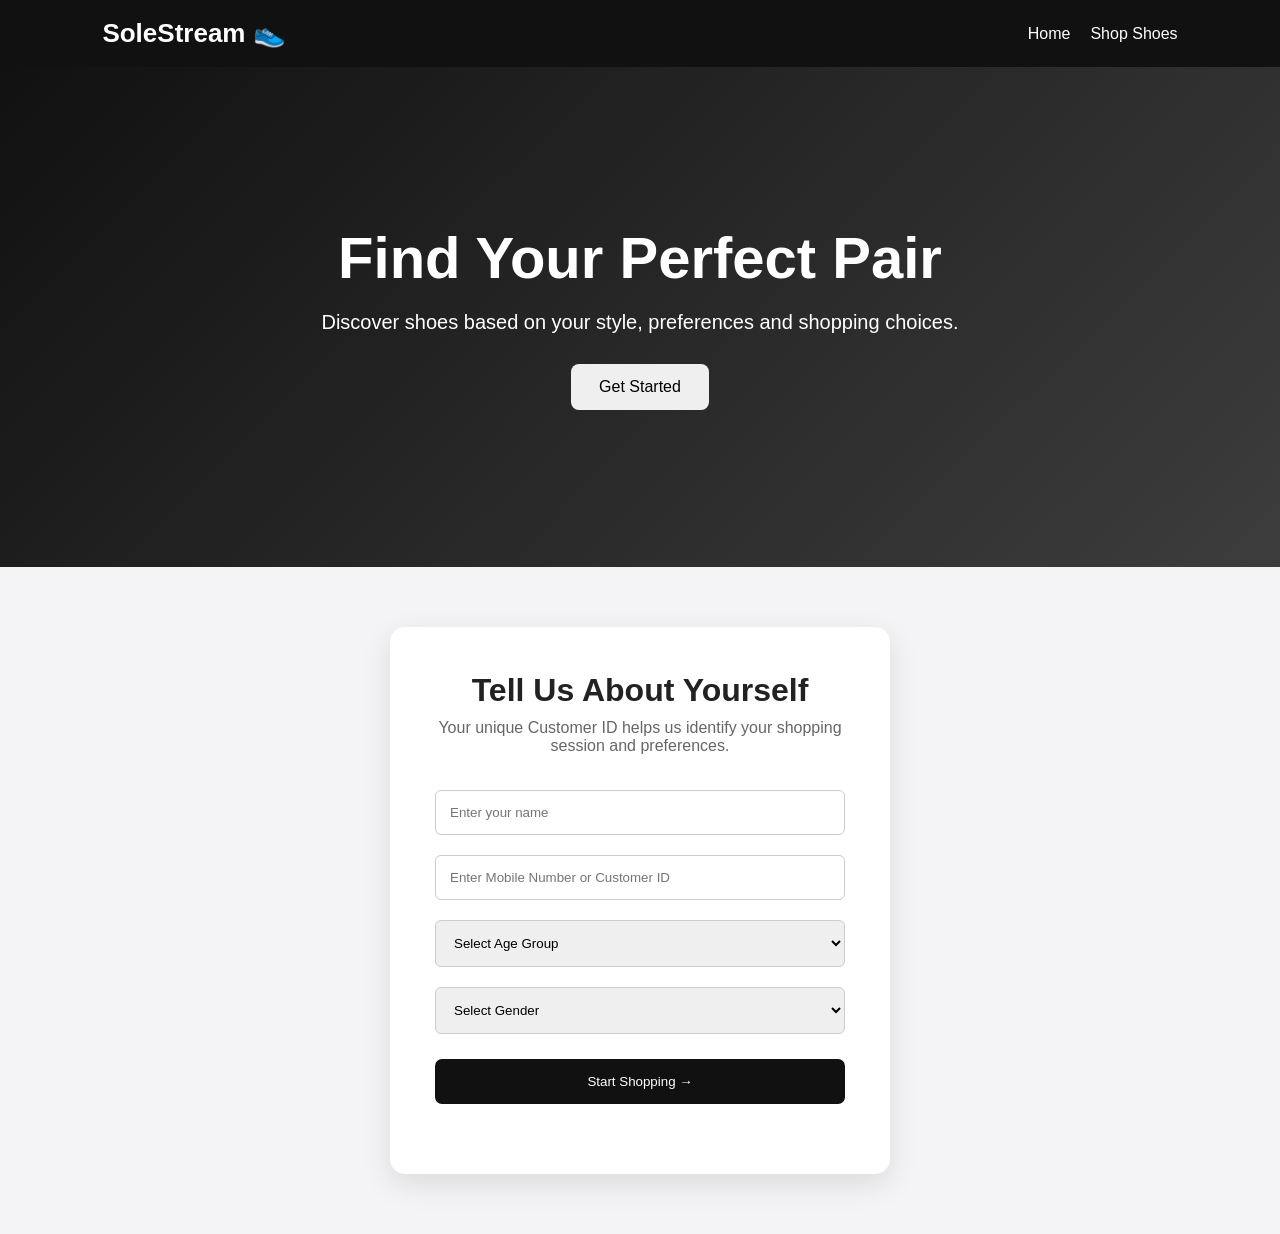
==== index.html @ 541567cd "Phase 0 and Phase 1: Kafka listeners, centralised config, tracking plan, DLQ validation" ====
<!DOCTYPE html>
<html lang="en">

<head>

    <meta charset="UTF-8">

    <meta
        name="viewport"
        content="width=device-width, initial-scale=1.0"
    >

    <title>SoleStream | Welcome</title>

    <link
        rel="stylesheet"
        href="style.css"
    >

</head>


<body>


    <!-- NAVBAR -->

    <nav class="navbar">

        <div class="logo">
            SoleStream 👟
        </div>


        <div class="nav-links">

            <a href="index.html">
                Home
            </a>

            <a href="shoes.html">
                Shop Shoes
            </a>

        </div>

    </nav>


    <!-- HERO -->

    <section class="hero">

        <div class="hero-content">

            <h1>
                Find Your Perfect Pair
            </h1>

            <p>
                Discover shoes based on your style,
                preferences and shopping choices.
            </p>


            <a href="#profile">

                <button>
                    Get Started
                </button>

            </a>

        </div>

    </section>


    <!-- PROFILE -->

    <section
        id="profile"
        class="profile-page-section"
    >

        <div class="profile-box">

            <h2>
                Tell Us About Yourself
            </h2>


            <p>
                Your unique Customer ID helps us
                identify your shopping session and
                preferences.
            </p>


            <!-- NAME -->

            <input
                type="text"
                id="username"
                placeholder="Enter your name"
            >


            <!-- UNIQUE CUSTOMER ID -->

            <input
                type="text"
                id="customerId"
                placeholder="Enter Mobile Number or Customer ID"
            >


            <!-- AGE GROUP -->

            <select id="ageGroup">

                <option value="">
                    Select Age Group
                </option>

                <option value="under_18">
                    Under 18
                </option>

                <option value="18_25">
                    18 - 25
                </option>

                <option value="26_40">
                    26 - 40
                </option>

                <option value="41_60">
                    41 - 60
                </option>

                <option value="60_plus">
                    60+
                </option>

            </select>


            <!-- GENDER -->

            <select id="gender">

                <option value="">
                    Select Gender
                </option>

                <option value="male">
                    Male
                </option>

                <option value="female">
                    Female
                </option>

                <option value="other">
                    Other
                </option>

                <option value="prefer_not_to_say">
                    Prefer not to say
                </option>

            </select>


            <!-- START SHOPPING -->

            <button
                class="primary-button"
                onclick="saveProfile()"
            >

                Start Shopping →

            </button>


            <p
                id="profileMessage"
                class="profile-message"
            ></p>

        </div>

    </section>


    <script src="script.js"></script>


</body>

</html>
---- style.css ----
* {
    margin: 0;
    padding: 0;
    box-sizing: border-box;
}


body {

    font-family:
        Arial,
        sans-serif;

    background:
        #f4f4f6;

    color:
        #222;

}


button {

    cursor:
        pointer;

    border:
        none;

    transition:
        0.2s;

}


button:hover {

    transform:
        translateY(-2px);

}


/* =========================================
   NAVBAR
========================================= */

.navbar {

    display:
        flex;

    justify-content:
        space-between;

    align-items:
        center;

    padding:
        18px 8%;

    background:
        #111;

    color:
        white;

    position:
        sticky;

    top:
        0;

    z-index:
        100;

}


.logo {

    font-size:
        26px;

    font-weight:
        bold;

}


.nav-links {

    display:
        flex;

    align-items:
        center;

    gap:
        20px;

}


.nav-links a {

    color:
        white;

    text-decoration:
        none;

}


.cart-nav-button {

    padding:
        10px 15px;

    border-radius:
        6px;

}


/* =========================================
   HERO
========================================= */

.hero {

    min-height:
        500px;

    display:
        flex;

    justify-content:
        center;

    align-items:
        center;

    text-align:
        center;

    background:
        linear-gradient(
            135deg,
            #111,
            #3d3d3d
        );

    color:
        white;

}


.hero h1 {

    font-size:
        58px;

    margin-bottom:
        20px;

}


.hero p {

    font-size:
        20px;

    margin-bottom:
        30px;

}


.hero button {

    padding:
        14px 28px;

    font-size:
        16px;

    border-radius:
        8px;

}


/* =========================================
   PROFILE
========================================= */

.profile-page-section {

    min-height:
        600px;

    display:
        flex;

    align-items:
        center;

    justify-content:
        center;

    padding:
        60px 20px;

}


.profile-box {

    background:
        white;

    padding:
        45px;

    width:
        100%;

    max-width:
        500px;

    border-radius:
        15px;

    box-shadow:
        0 10px 30px
        rgba(0,0,0,0.1);

    text-align:
        center;

}


.profile-box h2 {

    font-size:
        32px;

    margin-bottom:
        10px;

}


.profile-box p {

    margin-bottom:
        25px;

    color:
        #666;

}


.profile-box input,
.profile-box select {

    width:
        100%;

    padding:
        14px;

    margin:
        10px 0;

    border:
        1px solid #ccc;

    border-radius:
        6px;

}


.primary-button {

    width:
        100%;

    margin-top:
        15px;

    padding:
        15px;

    background:
        #111;

    color:
        white;

    border-radius:
        7px;

}


.profile-message {

    margin-top:
        15px !important;

    font-weight:
        bold;

}


/* =========================================
   SHOP HEADER
========================================= */

.shop-header {

    text-align:
        center;

    padding:
        60px 20px 30px;

}


.shop-header h1 {

    font-size:
        40px;

    margin-bottom:
        10px;

}


.shop-header p {

    color:
        #666;

}


/* =========================================
   FILTERS
========================================= */

.filters-section {

    padding:
        25px 8%;

    text-align:
        center;

}


.filters-section h2 {

    margin-bottom:
        20px;

}


.filters {

    display:
        flex;

    flex-wrap:
        wrap;

    justify-content:
        center;

    gap:
        12px;

}


.filters select,
.clear-filter {

    padding:
        12px 15px;

    border:
        1px solid #ccc;

    border-radius:
        6px;

}


.clear-filter {

    background:
        #222;

    color:
        white;

}


.product-count {

    margin-top:
        20px;

    font-weight:
        bold;

}


/* =========================================
   PRODUCTS
========================================= */

.products-section {

    padding:
        40px 8% 80px;

}


.product-grid {

    display:
        grid;

    grid-template-columns:
        repeat(
            auto-fit,
            minmax(270px, 1fr)
        );

    gap:
        25px;

}


.product-card {

    background:
        white;

    border-radius:
        15px;

    overflow:
        hidden;

    box-shadow:
        0 5px 18px
        rgba(0,0,0,0.1);

    transition:
        0.2s;

}


.product-card:hover {

    transform:
        translateY(-5px);

}


.product-info {

    padding:
        20px;

}


.product-info h3 {

    margin:
        10px 0;

}


.product-info p {

    margin:
        7px 0;

}


.brand-tag {

    font-size:
        13px;

    font-weight:
        bold;

    color:
        #666;

}


.price {

    font-size:
        22px;

    font-weight:
        bold;

    margin:
        15px 0 !important;

}


.product-info label {

    display:
        block;

    margin-top:
        15px;

}


.size-selector {

    width:
        100%;

    padding:
        10px;

    margin:
        8px 0 15px;

}


/* =========================================
   SHOE VISUALS
========================================= */

.shoe-visual {

    height:
        170px;

    display:
        flex;

    align-items:
        center;

    justify-content:
        center;

    position:
        relative;

}


.shoe-icon {

    font-size:
        90px;

    transform:
        rotate(-12deg);

}


.brand-icon {

    position:
        absolute;

    top:
        15px;

    right:
        20px;

    font-size:
        30px;

}


/* NIKE */

.nike-black {

    background:
        linear-gradient(
            135deg,
            #111,
            #666
        );

}


.nike-red {

    background:
        linear-gradient(
            135deg,
            #7f0000,
            #ef5350
        );

}


.nike-blue {

    background:
        linear-gradient(
            135deg,
            #0d47a1,
            #42a5f5
        );

}


/* ADIDAS */

.adidas-white {

    background:
        linear-gradient(
            135deg,
            #eeeeee,
            #9e9e9e
        );

}


.adidas-blue {

    background:
        linear-gradient(
            135deg,
            #0d47a1,
            #64b5f6
        );

}


.adidas-black {

    background:
        linear-gradient(
            135deg,
            #212121,
            #757575
        );

}


/* PUMA */

.puma-red {

    background:
        linear-gradient(
            135deg,
            #7f0000,
            #ff5252
        );

}


.puma-white {

    background:
        linear-gradient(
            135deg,
            #eeeeee,
            #bdbdbd
        );

}


.puma-black {

    background:
        linear-gradient(
            135deg,
            #212121,
            #616161
        );

}


/* NEW BALANCE */

.nb-blue {

    background:
        linear-gradient(
            135deg,
            #1a237e,
            #7986cb
        );

}


.nb-white {

    background:
        linear-gradient(
            135deg,
            #eeeeee,
            #90a4ae
        );

}


.nb-red {

    background:
        linear-gradient(
            135deg,
            #b71c1c,
            #ef9a9a
        );

}


/* =========================================
   BUTTONS
========================================= */

.reaction-buttons {

    display:
        flex;

    gap:
        10px;

    margin-bottom:
        10px;

}


.like-button,
.dislike-button {

    flex:
        1;

    padding:
        10px;

    border-radius:
        6px;

    background:
        #f1f1f1;

}


.like-button.active {

    background:
        #c8e6c9;

    font-weight:
        bold;

}


.dislike-button.active {

    background:
        #ffcdd2;

    font-weight:
        bold;

}


.cart-button {

    width:
        100%;

    padding:
        12px;

    background:
        #111;

    color:
        white;

    border-radius:
        6px;

    margin:
        8px 0;

}


.buy-now-button {

    width:
        100%;

    padding:
        12px;

    background:
        #444;

    color:
        white;

    border-radius:
        6px;

}


/* =========================================
   CART
========================================= */

.cart-section {

    background:
        #111;

    color:
        white;

    padding:
        60px 12%;

}


.cart-section h2 {

    text-align:
        center;

    margin-bottom:
        30px;

}


.cart-item {

    display:
        flex;

    justify-content:
        space-between;

    align-items:
        center;

    padding:
        15px;

    border-bottom:
        1px solid #444;

}


.remove-button {

    padding:
        8px 12px;

    border-radius:
        5px;

}


.cart-summary {

    margin-top:
        30px;

    text-align:
        right;

}


.buy-button {

    margin-top:
        15px;

    padding:
        14px 30px;

    background:
        white;

    color:
        black;

    border-radius:
        6px;

}


.order-message {

    margin-top:
        25px;

    font-size:
        22px;

    font-weight:
        bold;

    text-align:
        center;

}


/* =========================================
   MOBILE
========================================= */

@media (max-width: 700px) {

    .navbar {

        flex-direction:
            column;

        gap:
            15px;

    }


    .hero h1 {

        font-size:
            38px;

    }


    .filters {

        flex-direction:
            column;

    }


    .filters select,
    .clear-filter {

        width:
            100%;

    }


    .cart-item {

        flex-direction:
            column;

        gap:
            10px;

        align-items:
            flex-start;

    }

}
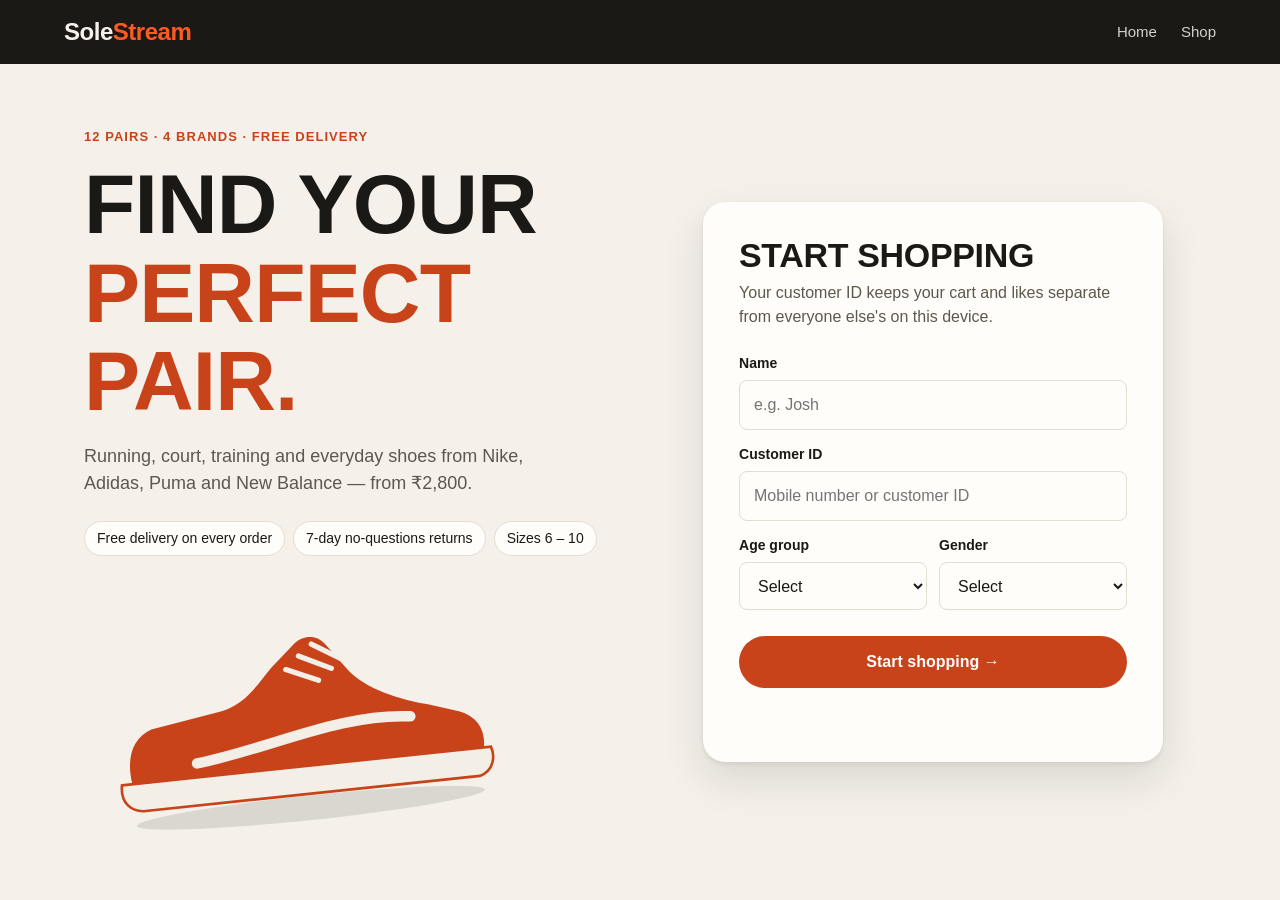
==== commit 7a24493d: "Redesign storefront: product cards, filter bar, cart drawer, order review flow" ====
--- a/index.html
+++ b/index.html
@@ -10,6 +10,11 @@
         content="width=device-width, initial-scale=1.0"
     >
 
+    <meta
+        name="theme-color"
+        content="#1B1916"
+    >
+
     <title>SoleStream | Welcome</title>
 
     <link
@@ -20,179 +25,281 @@
 </head>
 
 
-<body>
+<body class="welcome-page">
 
 
     <!-- NAVBAR -->
 
-    <nav class="navbar">
-
-        <div class="logo">
-            SoleStream 👟
-        </div>
-
-
-        <div class="nav-links">
+    <header class="navbar">
+
+        <a
+            class="logo"
+            href="index.html"
+        >
+
+            Sole<span>Stream</span>
+
+        </a>
+
+
+        <nav class="nav-links">
 
             <a href="index.html">
+
                 Home
+
             </a>
 
+
             <a href="shoes.html">
-                Shop Shoes
+
+                Shop
+
             </a>
 
-        </div>
-
-    </nav>
-
-
-    <!-- HERO -->
-
-    <section class="hero">
-
-        <div class="hero-content">
+        </nav>
+
+    </header>
+
+
+    <main class="welcome">
+
+
+        <!-- HERO -->
+
+        <section class="hero">
+
+            <p class="eyebrow">
+
+                12 pairs · 4 brands · free delivery
+
+            </p>
+
 
             <h1>
-                Find Your Perfect Pair
+
+                Find your
+                <em>perfect pair.</em>
+
             </h1>
 
-            <p>
-                Discover shoes based on your style,
-                preferences and shopping choices.
+
+            <p class="hero-copy">
+
+                Running, court, training and everyday shoes from Nike,
+                Adidas, Puma and New Balance — from ₹2,800.
+
             </p>
 
 
-            <a href="#profile">
-
-                <button>
-                    Get Started
+            <ul class="hero-points">
+
+                <li>Free delivery on every order</li>
+
+                <li>7-day no-questions returns</li>
+
+                <li>Sizes 6 – 10</li>
+
+            </ul>
+
+
+            <div
+                class="hero-art"
+                aria-hidden="true"
+            >
+
+                <svg viewBox="0 0 240 140">
+                    <ellipse cx="124" cy="124" rx="100" ry="7" fill="rgba(27,25,22,0.12)" />
+                    <path d="M18 100 L230 100 C232 106 230 114 222 116 L30 116 C22 116 16 110 18 100 Z" fill="#F3EEE6" stroke="#C8431A" stroke-width="1.5" />
+                    <path d="M24 100 C22 86 26 74 38 70 L78 64 C92 62 100 52 110 42 L124 30 C130 25 138 26 142 32 L152 46 C160 58 176 66 196 72 L214 78 C224 82 228 90 226 100 Z" fill="#C8431A" />
+                    <path d="M62 92 C104 88 146 72 186 78" fill="none" stroke="#F3EEE6" stroke-width="6" stroke-linecap="round" />
+                    <path d="M118 44 L136 52 M126 37 L144 46 M134 31 L150 41" stroke="#F3EEE6" stroke-width="3" stroke-linecap="round" />
+                </svg>
+
+            </div>
+
+        </section>
+
+
+        <!-- PROFILE -->
+
+        <section
+            id="profile"
+            class="profile-page-section"
+        >
+
+            <form
+                class="profile-box"
+                onsubmit="event.preventDefault(); saveProfile();"
+                novalidate
+            >
+
+                <h2>
+
+                    Start shopping
+
+                </h2>
+
+
+                <p class="profile-intro">
+
+                    Your customer ID keeps your cart and likes separate from
+                    everyone else's on this device.
+
+                </p>
+
+
+                <!-- NAME -->
+
+                <label
+                    class="field-label"
+                    for="username"
+                >
+
+                    Name
+
+                </label>
+
+                <input
+                    type="text"
+                    id="username"
+                    placeholder="e.g. Josh"
+                    autocomplete="given-name"
+                >
+
+
+                <!-- UNIQUE CUSTOMER ID -->
+
+                <label
+                    class="field-label"
+                    for="customerId"
+                >
+
+                    Customer ID
+
+                </label>
+
+                <input
+                    type="text"
+                    id="customerId"
+                    placeholder="Mobile number or customer ID"
+                    autocomplete="off"
+                >
+
+
+                <div class="field-row">
+
+
+                    <!-- AGE GROUP -->
+
+                    <div class="field">
+
+                        <label
+                            class="field-label"
+                            for="ageGroup"
+                        >
+
+                            Age group
+
+                        </label>
+
+                        <select id="ageGroup">
+
+                            <option value="">
+                                Select
+                            </option>
+
+                            <option value="under_18">
+                                Under 18
+                            </option>
+
+                            <option value="18_25">
+                                18 – 25
+                            </option>
+
+                            <option value="26_40">
+                                26 – 40
+                            </option>
+
+                            <option value="41_60">
+                                41 – 60
+                            </option>
+
+                            <option value="60_plus">
+                                60+
+                            </option>
+
+                        </select>
+
+                    </div>
+
+
+                    <!-- GENDER -->
+
+                    <div class="field">
+
+                        <label
+                            class="field-label"
+                            for="gender"
+                        >
+
+                            Gender
+
+                        </label>
+
+                        <select id="gender">
+
+                            <option value="">
+                                Select
+                            </option>
+
+                            <option value="male">
+                                Male
+                            </option>
+
+                            <option value="female">
+                                Female
+                            </option>
+
+                            <option value="other">
+                                Other
+                            </option>
+
+                            <option value="prefer_not_to_say">
+                                Prefer not to say
+                            </option>
+
+                        </select>
+
+                    </div>
+
+                </div>
+
+
+                <!-- START SHOPPING -->
+
+                <button
+                    type="submit"
+                    class="primary-button"
+                >
+
+                    Start shopping →
+
                 </button>
 
-            </a>
-
-        </div>
-
-    </section>
-
-
-    <!-- PROFILE -->
-
-    <section
-        id="profile"
-        class="profile-page-section"
-    >
-
-        <div class="profile-box">
-
-            <h2>
-                Tell Us About Yourself
-            </h2>
-
-
-            <p>
-                Your unique Customer ID helps us
-                identify your shopping session and
-                preferences.
-            </p>
-
-
-            <!-- NAME -->
-
-            <input
-                type="text"
-                id="username"
-                placeholder="Enter your name"
-            >
-
-
-            <!-- UNIQUE CUSTOMER ID -->
-
-            <input
-                type="text"
-                id="customerId"
-                placeholder="Enter Mobile Number or Customer ID"
-            >
-
-
-            <!-- AGE GROUP -->
-
-            <select id="ageGroup">
-
-                <option value="">
-                    Select Age Group
-                </option>
-
-                <option value="under_18">
-                    Under 18
-                </option>
-
-                <option value="18_25">
-                    18 - 25
-                </option>
-
-                <option value="26_40">
-                    26 - 40
-                </option>
-
-                <option value="41_60">
-                    41 - 60
-                </option>
-
-                <option value="60_plus">
-                    60+
-                </option>
-
-            </select>
-
-
-            <!-- GENDER -->
-
-            <select id="gender">
-
-                <option value="">
-                    Select Gender
-                </option>
-
-                <option value="male">
-                    Male
-                </option>
-
-                <option value="female">
-                    Female
-                </option>
-
-                <option value="other">
-                    Other
-                </option>
-
-                <option value="prefer_not_to_say">
-                    Prefer not to say
-                </option>
-
-            </select>
-
-
-            <!-- START SHOPPING -->
-
-            <button
-                class="primary-button"
-                onclick="saveProfile()"
-            >
-
-                Start Shopping →
-
-            </button>
-
-
-            <p
-                id="profileMessage"
-                class="profile-message"
-            ></p>
-
-        </div>
-
-    </section>
+
+                <p
+                    id="profileMessage"
+                    class="profile-message"
+                    role="status"
+                    aria-live="polite"
+                ></p>
+
+            </form>
+
+        </section>
+
+    </main>
 
 
     <script src="script.js"></script>
@@ -200,4 +307,4 @@
 
 </body>
 
-</html>+</html>
--- a/style.css
+++ b/style.css
@@ -1,21 +1,186 @@
-* {
-    margin: 0;
-    padding: 0;
-    box-sizing: border-box;
+/* =========================================
+   DESIGN TOKENS
+
+   Type: a condensed, athletic display face
+   for headings and prices, paired with a
+   humanist sans for everything else. Both
+   are system fonts on purpose: the store
+   makes no network calls except
+   /api/events, so no web-font CDN.
+     Windows  Bahnschrift     + Segoe UI
+     Apple    Avenir Next Cond. + Avenir Next
+     Android  sans-serif-condensed + Roboto
+
+   Colour: warm bone paper and near-black
+   ink, one ember accent for "buy", moss for
+   "like". Every text pairing meets WCAG AA.
+========================================= */
+
+:root {
+
+    --font-display:
+        "Bahnschrift",
+        "Avenir Next Condensed",
+        "DIN Alternate",
+        "sans-serif-condensed",
+        "Roboto Condensed",
+        "Arial Narrow",
+        sans-serif;
+
+    --font-body:
+        "Avenir Next",
+        "Segoe UI Variable Text",
+        "Segoe UI",
+        Roboto,
+        "Helvetica Neue",
+        sans-serif;
+
+
+    --paper:
+        #F5F1EA;
+
+    --surface:
+        #FFFDF9;
+
+    --media:
+        #ECE6DB;
+
+    --ink:
+        #1B1916;
+
+    --ink-soft:
+        #5E574D;
+
+    --ink-faint:
+        #8A8276;
+
+    --line:
+        #E3DCD0;
+
+    --accent:
+        #C8431A;
+
+    --accent-strong:
+        #A5360F;
+
+    --accent-tint:
+        #F8E3D9;
+
+    --moss:
+        #2E5E4E;
+
+    --moss-tint:
+        #DCE8E1;
+
+
+    --radius-sm:
+        8px;
+
+    --radius:
+        14px;
+
+    --radius-lg:
+        22px;
+
+    --shadow:
+        0 1px 2px rgba(27, 25, 22, 0.06),
+        0 8px 24px rgba(27, 25, 22, 0.06);
+
+    --shadow-lift:
+        0 2px 4px rgba(27, 25, 22, 0.08),
+        0 18px 40px rgba(27, 25, 22, 0.12);
+
+    --nav-height:
+        64px;
+
+    --gutter:
+        clamp(16px, 5vw, 64px);
+
+    color-scheme:
+        light;
+
+}
+
+
+/* =========================================
+   BASE
+========================================= */
+
+*,
+*::before,
+*::after {
+
+    margin:
+        0;
+
+    padding:
+        0;
+
+    box-sizing:
+        border-box;
+
 }
 
 
 body {
 
     font-family:
-        Arial,
-        sans-serif;
-
-    background:
-        #f4f4f6;
-
-    color:
-        #222;
+        var(--font-body);
+
+    font-size:
+        16px;
+
+    line-height:
+        1.5;
+
+    background:
+        var(--paper);
+
+    color:
+        var(--ink);
+
+    -webkit-font-smoothing:
+        antialiased;
+
+}
+
+
+h1,
+h2,
+h3 {
+
+    font-family:
+        var(--font-display);
+
+    font-weight:
+        700;
+
+    line-height:
+        1.05;
+
+    letter-spacing:
+        -0.01em;
+
+}
+
+
+a {
+
+    color:
+        inherit;
+
+}
+
+
+button,
+input,
+select {
+
+    font:
+        inherit;
+
+    color:
+        inherit;
 
 }
 
@@ -28,16 +193,212 @@
     border:
         none;
 
+    background:
+        none;
+
+}
+
+
+button:disabled {
+
+    cursor:
+        not-allowed;
+
+    opacity:
+        0.45;
+
+}
+
+
+:focus-visible {
+
+    outline:
+        3px solid var(--accent);
+
+    outline-offset:
+        2px;
+
+}
+
+
+.icon {
+
+    width:
+        20px;
+
+    height:
+        20px;
+
+    fill:
+        none;
+
+    stroke:
+        currentColor;
+
+    stroke-width:
+        1.8;
+
+    stroke-linecap:
+        round;
+
+    stroke-linejoin:
+        round;
+
+}
+
+
+.eyebrow {
+
+    font-size:
+        13px;
+
+    font-weight:
+        600;
+
+    letter-spacing:
+        0.08em;
+
+    text-transform:
+        uppercase;
+
+    color:
+        var(--accent);
+
+}
+
+
+/* =========================================
+   BUTTONS
+========================================= */
+
+.primary-button,
+.buy-button {
+
+    display:
+        inline-flex;
+
+    align-items:
+        center;
+
+    justify-content:
+        center;
+
+    gap:
+        8px;
+
+    width:
+        100%;
+
+    min-height:
+        52px;
+
+    padding:
+        14px 22px;
+
+    border-radius:
+        999px;
+
+    background:
+        var(--accent);
+
+    color:
+        #FFFFFF;
+
+    font-weight:
+        600;
+
     transition:
-        0.2s;
-
-}
-
-
-button:hover {
+        background 0.15s ease,
+        transform 0.1s ease;
+
+}
+
+
+.primary-button:hover,
+.buy-button:hover:not(:disabled) {
+
+    background:
+        var(--accent-strong);
+
+}
+
+
+.primary-button:active,
+.buy-button:active:not(:disabled) {
 
     transform:
-        translateY(-2px);
+        scale(0.98);
+
+}
+
+
+.secondary-button {
+
+    display:
+        inline-flex;
+
+    align-items:
+        center;
+
+    justify-content:
+        center;
+
+    min-height:
+        48px;
+
+    padding:
+        12px 22px;
+
+    border-radius:
+        999px;
+
+    border:
+        1.5px solid var(--ink);
+
+    font-weight:
+        600;
+
+    transition:
+        background 0.15s ease;
+
+}
+
+
+.secondary-button:hover {
+
+    background:
+        var(--media);
+
+}
+
+
+.icon-button {
+
+    display:
+        inline-grid;
+
+    place-items:
+        center;
+
+    width:
+        40px;
+
+    height:
+        40px;
+
+    border-radius:
+        50%;
+
+    transition:
+        background 0.15s ease;
+
+}
+
+
+.icon-button:hover {
+
+    background:
+        var(--media);
 
 }
 
@@ -48,277 +409,503 @@
 
 .navbar {
 
+    position:
+        sticky;
+
+    top:
+        0;
+
+    z-index:
+        50;
+
     display:
         flex;
+
+    align-items:
+        center;
 
     justify-content:
         space-between;
 
+    height:
+        var(--nav-height);
+
+    padding:
+        0 var(--gutter);
+
+    background:
+        var(--ink);
+
+    color:
+        var(--paper);
+
+}
+
+
+.logo {
+
+    font-family:
+        var(--font-display);
+
+    font-size:
+        24px;
+
+    font-weight:
+        700;
+
+    letter-spacing:
+        -0.02em;
+
+    text-decoration:
+        none;
+
+}
+
+
+.logo span {
+
+    color:
+        var(--accent);
+
+    filter:
+        brightness(1.35);
+
+}
+
+
+.nav-links {
+
+    display:
+        flex;
+
     align-items:
         center;
 
-    padding:
-        18px 8%;
-
-    background:
-        #111;
-
-    color:
-        white;
-
-    position:
-        sticky;
-
-    top:
-        0;
-
-    z-index:
-        100;
-
-}
-
-
-.logo {
-
-    font-size:
-        26px;
-
-    font-weight:
-        bold;
-
-}
-
-
-.nav-links {
-
-    display:
-        flex;
+    gap:
+        24px;
+
+}
+
+
+.nav-links a {
+
+    font-size:
+        15px;
+
+    text-decoration:
+        none;
+
+    opacity:
+        0.85;
+
+}
+
+
+.nav-links a:hover {
+
+    opacity:
+        1;
+
+    text-decoration:
+        underline;
+
+    text-underline-offset:
+        4px;
+
+}
+
+
+.cart-nav-button {
+
+    display:
+        inline-flex;
 
     align-items:
         center;
 
     gap:
-        20px;
-
-}
-
-
-.nav-links a {
-
-    color:
-        white;
-
-    text-decoration:
-        none;
-
-}
-
-
-.cart-nav-button {
-
-    padding:
-        10px 15px;
+        8px;
+
+    min-height:
+        40px;
+
+    padding:
+        8px 14px;
 
     border-radius:
-        6px;
+        999px;
+
+    background:
+        var(--paper);
+
+    color:
+        var(--ink);
+
+    font-weight:
+        600;
+
+}
+
+
+.cart-badge {
+
+    display:
+        inline-grid;
+
+    place-items:
+        center;
+
+    min-width:
+        22px;
+
+    height:
+        22px;
+
+    padding:
+        0 6px;
+
+    border-radius:
+        999px;
+
+    background:
+        var(--accent);
+
+    color:
+        #FFFFFF;
+
+    font-size:
+        12px;
+
+    font-weight:
+        700;
+
+    font-variant-numeric:
+        tabular-nums;
+
+}
+
+
+.cart-badge[data-count="0"] {
+
+    background:
+        var(--line);
+
+    color:
+        var(--ink-soft);
+
+}
+
+
+.cart-badge.bump {
+
+    animation:
+        bump 0.4s ease;
+
+}
+
+
+@keyframes bump {
+
+    0% {
+        transform: scale(1);
+    }
+
+    40% {
+        transform: scale(1.35);
+    }
+
+    100% {
+        transform: scale(1);
+    }
 
 }
 
 
 /* =========================================
-   HERO
+   WELCOME PAGE
 ========================================= */
 
-.hero {
-
-    min-height:
-        500px;
-
-    display:
-        flex;
-
-    justify-content:
-        center;
+.welcome {
+
+    display:
+        grid;
+
+    grid-template-columns:
+        1.1fr 1fr;
+
+    gap:
+        clamp(32px, 6vw, 96px);
 
     align-items:
         center;
 
+    max-width:
+        1240px;
+
+    min-height:
+        calc(100vh - var(--nav-height));
+
+    margin:
+        0 auto;
+
+    padding:
+        56px var(--gutter);
+
+}
+
+
+.hero h1 {
+
+    margin:
+        14px 0 18px;
+
+    font-size:
+        clamp(44px, 7vw, 84px);
+
+    text-transform:
+        uppercase;
+
+}
+
+
+.hero h1 em {
+
+    display:
+        block;
+
+    font-style:
+        normal;
+
+    color:
+        var(--accent);
+
+}
+
+
+.hero-copy {
+
+    max-width:
+        46ch;
+
+    font-size:
+        18px;
+
+    color:
+        var(--ink-soft);
+
+}
+
+
+.hero-points {
+
+    display:
+        flex;
+
+    flex-wrap:
+        wrap;
+
+    gap:
+        8px;
+
+    margin-top:
+        24px;
+
+    list-style:
+        none;
+
+}
+
+
+.hero-points li {
+
+    padding:
+        6px 12px;
+
+    border:
+        1px solid var(--line);
+
+    border-radius:
+        999px;
+
+    background:
+        var(--surface);
+
+    font-size:
+        14px;
+
+}
+
+
+.hero-art {
+
+    max-width:
+        420px;
+
+    margin-top:
+        36px;
+
+}
+
+
+.hero-art svg {
+
+    display:
+        block;
+
+    width:
+        100%;
+
+    height:
+        auto;
+
+    transform:
+        rotate(-6deg);
+
+}
+
+
+.profile-box {
+
+    width:
+        100%;
+
+    max-width:
+        460px;
+
+    justify-self:
+        end;
+
+    padding:
+        36px;
+
+    border-radius:
+        var(--radius-lg);
+
+    background:
+        var(--surface);
+
+    box-shadow:
+        var(--shadow-lift);
+
+}
+
+
+.profile-box h2 {
+
+    font-size:
+        34px;
+
+    text-transform:
+        uppercase;
+
+}
+
+
+.profile-intro {
+
+    margin:
+        8px 0 24px;
+
+    color:
+        var(--ink-soft);
+
+}
+
+
+.field-label {
+
+    display:
+        block;
+
+    margin:
+        14px 0 6px;
+
+    font-size:
+        14px;
+
+    font-weight:
+        600;
+
+}
+
+
+.field-row {
+
+    display:
+        grid;
+
+    grid-template-columns:
+        1fr 1fr;
+
+    gap:
+        12px;
+
+}
+
+
+.profile-box input,
+.profile-box select {
+
+    width:
+        100%;
+
+    min-height:
+        48px;
+
+    padding:
+        12px 14px;
+
+    border:
+        1.5px solid var(--line);
+
+    border-radius:
+        var(--radius-sm);
+
+    background:
+        var(--surface);
+
+    font-size:
+        16px;
+
+    transition:
+        border-color 0.15s ease;
+
+}
+
+
+.profile-box input:focus,
+.profile-box select:focus {
+
+    border-color:
+        var(--ink);
+
+    outline:
+        none;
+
+}
+
+
+.profile-box .primary-button {
+
+    margin-top:
+        26px;
+
+}
+
+
+.profile-message {
+
+    min-height:
+        1.5em;
+
+    margin-top:
+        14px;
+
+    font-weight:
+        600;
+
     text-align:
         center;
-
-    background:
-        linear-gradient(
-            135deg,
-            #111,
-            #3d3d3d
-        );
-
-    color:
-        white;
-
-}
-
-
-.hero h1 {
-
-    font-size:
-        58px;
-
-    margin-bottom:
-        20px;
-
-}
-
-
-.hero p {
-
-    font-size:
-        20px;
-
-    margin-bottom:
-        30px;
-
-}
-
-
-.hero button {
-
-    padding:
-        14px 28px;
-
-    font-size:
-        16px;
-
-    border-radius:
-        8px;
-
-}
-
-
-/* =========================================
-   PROFILE
-========================================= */
-
-.profile-page-section {
-
-    min-height:
-        600px;
-
-    display:
-        flex;
-
-    align-items:
-        center;
-
-    justify-content:
-        center;
-
-    padding:
-        60px 20px;
-
-}
-
-
-.profile-box {
-
-    background:
-        white;
-
-    padding:
-        45px;
-
-    width:
-        100%;
-
-    max-width:
-        500px;
-
-    border-radius:
-        15px;
-
-    box-shadow:
-        0 10px 30px
-        rgba(0,0,0,0.1);
-
-    text-align:
-        center;
-
-}
-
-
-.profile-box h2 {
-
-    font-size:
-        32px;
-
-    margin-bottom:
-        10px;
-
-}
-
-
-.profile-box p {
-
-    margin-bottom:
-        25px;
-
-    color:
-        #666;
-
-}
-
-
-.profile-box input,
-.profile-box select {
-
-    width:
-        100%;
-
-    padding:
-        14px;
-
-    margin:
-        10px 0;
-
-    border:
-        1px solid #ccc;
-
-    border-radius:
-        6px;
-
-}
-
-
-.primary-button {
-
-    width:
-        100%;
-
-    margin-top:
-        15px;
-
-    padding:
-        15px;
-
-    background:
-        #111;
-
-    color:
-        white;
-
-    border-radius:
-        7px;
-
-}
-
-
-.profile-message {
-
-    margin-top:
-        15px !important;
-
-    font-weight:
-        bold;
 
 }
 
@@ -329,42 +916,1600 @@
 
 .shop-header {
 
+    max-width:
+        1240px;
+
+    margin:
+        0 auto;
+
+    padding:
+        40px var(--gutter) 20px;
+
+}
+
+
+.shop-header h1 {
+
+    margin:
+        6px 0 8px;
+
+    font-size:
+        clamp(34px, 5vw, 56px);
+
+    text-transform:
+        uppercase;
+
+}
+
+
+.shopper-details {
+
+    font-size:
+        14px;
+
+    color:
+        var(--ink-faint);
+
+}
+
+
+/* =========================================
+   FILTERS
+
+   Sticky under the navbar so filtering is
+   always one tap away while scrolling.
+========================================= */
+
+.filters-section {
+
+    position:
+        sticky;
+
+    top:
+        var(--nav-height);
+
+    z-index:
+        40;
+
+    display:
+        flex;
+
+    align-items:
+        center;
+
+    justify-content:
+        space-between;
+
+    gap:
+        16px;
+
+    max-width:
+        calc(1240px + 2 * var(--gutter));
+
+    margin:
+        0 auto;
+
+    padding:
+        12px var(--gutter);
+
+    background:
+        rgba(245, 241, 234, 0.94);
+
+    backdrop-filter:
+        blur(8px);
+
+    border-bottom:
+        1px solid var(--line);
+
+}
+
+
+.filters {
+
+    display:
+        flex;
+
+    align-items:
+        center;
+
+    gap:
+        8px;
+
+    min-width:
+        0;
+
+}
+
+
+.filter-pill {
+
+    position:
+        relative;
+
+    display:
+        inline-flex;
+
+    align-items:
+        center;
+
+    gap:
+        6px;
+
+    min-height:
+        42px;
+
+    padding:
+        0 34px 0 14px;
+
+    border:
+        1.5px solid var(--line);
+
+    border-radius:
+        999px;
+
+    background:
+        var(--surface);
+
+    white-space:
+        nowrap;
+
+    cursor:
+        pointer;
+
+    transition:
+        border-color 0.15s ease,
+        background 0.15s ease;
+
+}
+
+
+/* Chevron */
+
+.filter-pill::after {
+
+    content:
+        "";
+
+    position:
+        absolute;
+
+    right:
+        14px;
+
+    top:
+        50%;
+
+    width:
+        7px;
+
+    height:
+        7px;
+
+    border-right:
+        1.8px solid currentColor;
+
+    border-bottom:
+        1.8px solid currentColor;
+
+    transform:
+        translateY(-70%) rotate(45deg);
+
+    pointer-events:
+        none;
+
+}
+
+
+.filter-pill:hover {
+
+    border-color:
+        var(--ink-faint);
+
+}
+
+
+.filter-pill.is-active {
+
+    border-color:
+        var(--ink);
+
+    background:
+        var(--ink);
+
+    color:
+        var(--paper);
+
+}
+
+
+.filter-label {
+
+    font-size:
+        13px;
+
+    color:
+        var(--ink-faint);
+
+}
+
+
+.filter-pill.is-active .filter-label {
+
+    color:
+        rgba(245, 241, 234, 0.7);
+
+}
+
+
+/* The select fills the pill so the whole
+   pill is tappable and opens the native
+   picker, which is the best one on phones. */
+
+.filter-pill select {
+
+    appearance:
+        none;
+
+    -webkit-appearance:
+        none;
+
+    border:
+        none;
+
+    background:
+        transparent;
+
+    font-size:
+        15px;
+
+    font-weight:
+        600;
+
+    cursor:
+        pointer;
+
+}
+
+
+.filter-pill select:focus {
+
+    outline:
+        none;
+
+}
+
+
+.filter-pill:focus-within {
+
+    outline:
+        3px solid var(--accent);
+
+    outline-offset:
+        2px;
+
+}
+
+
+.filter-pill.is-active select option {
+
+    color:
+        var(--ink);
+
+}
+
+
+.clear-filter {
+
+    min-height:
+        42px;
+
+    padding:
+        0 14px;
+
+    border-radius:
+        999px;
+
+    font-size:
+        14px;
+
+    font-weight:
+        600;
+
+    color:
+        var(--accent-strong);
+
+    white-space:
+        nowrap;
+
+}
+
+
+.clear-filter:hover:not(:disabled) {
+
+    background:
+        var(--accent-tint);
+
+}
+
+
+.clear-filter:disabled {
+
+    color:
+        var(--ink-faint);
+
+    opacity:
+        0.6;
+
+}
+
+
+.product-count {
+
+    flex-shrink:
+        0;
+
+    font-size:
+        14px;
+
+    color:
+        var(--ink-soft);
+
+    font-variant-numeric:
+        tabular-nums;
+
+}
+
+
+/* =========================================
+   PRODUCT GRID
+========================================= */
+
+.products-section {
+
+    max-width:
+        calc(1240px + 2 * var(--gutter));
+
+    margin:
+        0 auto;
+
+    padding:
+        24px var(--gutter) 96px;
+
+}
+
+
+.product-grid {
+
+    display:
+        grid;
+
+    grid-template-columns:
+        repeat(
+            auto-fill,
+            minmax(250px, 1fr)
+        );
+
+    gap:
+        24px;
+
+}
+
+
+.product-card {
+
+    display:
+        flex;
+
+    flex-direction:
+        column;
+
+    overflow:
+        hidden;
+
+    border-radius:
+        var(--radius);
+
+    background:
+        var(--surface);
+
+    box-shadow:
+        var(--shadow);
+
+    transition:
+        box-shadow 0.2s ease,
+        transform 0.2s ease;
+
+}
+
+
+.product-card:hover {
+
+    box-shadow:
+        var(--shadow-lift);
+
+    transform:
+        translateY(-3px);
+
+}
+
+
+/* =========================================
+   CARD MEDIA
+========================================= */
+
+.card-media {
+
+    position:
+        relative;
+
+    display:
+        grid;
+
+    place-items:
+        center;
+
+    aspect-ratio:
+        4 / 3;
+
+    padding:
+        28px 16px 12px;
+
+    background:
+        var(--media);
+
+}
+
+
+.shoe-art {
+
+    display:
+        block;
+
+    width:
+        100%;
+
+    height:
+        auto;
+
+    max-width:
+        260px;
+
+    transform:
+        rotate(-6deg);
+
+    transition:
+        transform 0.3s ease;
+
+}
+
+
+.product-card:hover .shoe-art {
+
+    transform:
+        rotate(-9deg) scale(1.04);
+
+}
+
+
+.category-badge {
+
+    position:
+        absolute;
+
+    top:
+        12px;
+
+    left:
+        12px;
+
+    padding:
+        4px 10px;
+
+    border-radius:
+        999px;
+
+    background:
+        var(--surface);
+
+    font-size:
+        12px;
+
+    font-weight:
+        600;
+
+    letter-spacing:
+        0.04em;
+
+    text-transform:
+        uppercase;
+
+}
+
+
+.reaction-buttons {
+
+    position:
+        absolute;
+
+    top:
+        8px;
+
+    right:
+        8px;
+
+    display:
+        flex;
+
+    gap:
+        6px;
+
+}
+
+
+.like-button,
+.dislike-button {
+
+    display:
+        grid;
+
+    place-items:
+        center;
+
+    width:
+        40px;
+
+    height:
+        40px;
+
+    border-radius:
+        50%;
+
+    background:
+        var(--surface);
+
+    color:
+        var(--ink-soft);
+
+    box-shadow:
+        0 1px 3px rgba(27, 25, 22, 0.12);
+
+    transition:
+        background 0.15s ease,
+        color 0.15s ease,
+        transform 0.1s ease;
+
+}
+
+
+.like-button:hover {
+
+    color:
+        var(--moss);
+
+}
+
+
+.dislike-button:hover {
+
+    color:
+        var(--ink);
+
+}
+
+
+.like-button:active,
+.dislike-button:active {
+
+    transform:
+        scale(0.9);
+
+}
+
+
+.like-button.active {
+
+    background:
+        var(--moss);
+
+    color:
+        #FFFFFF;
+
+}
+
+
+.like-button.active .icon {
+
+    fill:
+        rgba(255, 255, 255, 0.25);
+
+}
+
+
+.dislike-button.active {
+
+    background:
+        var(--ink);
+
+    color:
+        var(--paper);
+
+}
+
+
+/* =========================================
+   CARD INFO
+========================================= */
+
+.product-info {
+
+    display:
+        flex;
+
+    flex-direction:
+        column;
+
+    flex:
+        1;
+
+    padding:
+        16px 18px 18px;
+
+}
+
+
+.brand-tag {
+
+    font-size:
+        12px;
+
+    font-weight:
+        700;
+
+    letter-spacing:
+        0.1em;
+
+    text-transform:
+        uppercase;
+
+    color:
+        var(--ink-faint);
+
+}
+
+
+.product-name {
+
+    margin:
+        4px 0 6px;
+
+    font-size:
+        22px;
+
+}
+
+
+.product-meta {
+
+    display:
+        flex;
+
+    align-items:
+        center;
+
+    gap:
+        6px;
+
+    font-size:
+        14px;
+
+    color:
+        var(--ink-soft);
+
+}
+
+
+.colour-dot {
+
+    width:
+        12px;
+
+    height:
+        12px;
+
+    border-radius:
+        50%;
+
+    border:
+        1px solid rgba(27, 25, 22, 0.25);
+
+}
+
+
+.price-row {
+
+    display:
+        flex;
+
+    align-items:
+        center;
+
+    justify-content:
+        space-between;
+
+    gap:
+        8px;
+
+    margin:
+        12px 0 14px;
+
+}
+
+
+.price {
+
+    font-family:
+        var(--font-display);
+
+    font-size:
+        26px;
+
+    font-weight:
+        700;
+
+    font-variant-numeric:
+        tabular-nums;
+
+}
+
+
+.price-tier {
+
+    padding:
+        3px 9px;
+
+    border-radius:
+        999px;
+
+    font-size:
+        12px;
+
+    font-weight:
+        600;
+
+    white-space:
+        nowrap;
+
+}
+
+
+.tier-budget {
+
+    background:
+        var(--moss-tint);
+
+    color:
+        var(--moss);
+
+}
+
+
+.tier-mid {
+
+    background:
+        var(--media);
+
+    color:
+        var(--ink-soft);
+
+}
+
+
+.tier-premium {
+
+    background:
+        var(--ink);
+
+    color:
+        var(--paper);
+
+}
+
+
+.size-label {
+
+    margin-bottom:
+        6px;
+
+    font-size:
+        13px;
+
+    font-weight:
+        600;
+
+    color:
+        var(--ink-soft);
+
+}
+
+
+.size-selector {
+
+    width:
+        100%;
+
+    min-height:
+        44px;
+
+    padding:
+        0 12px;
+
+    border:
+        1.5px solid var(--line);
+
+    border-radius:
+        var(--radius-sm);
+
+    background:
+        var(--surface);
+
+    font-size:
+        16px;
+
+    cursor:
+        pointer;
+
+}
+
+
+.card-actions {
+
+    display:
+        grid;
+
+    grid-template-columns:
+        1fr 1fr;
+
+    gap:
+        8px;
+
+    margin-top:
+        auto;
+
+    padding-top:
+        14px;
+
+}
+
+
+.cart-button,
+.buy-now-button {
+
+    min-height:
+        46px;
+
+    padding:
+        10px 12px;
+
+    border-radius:
+        999px;
+
+    font-size:
+        15px;
+
+    font-weight:
+        600;
+
+    transition:
+        background 0.15s ease,
+        transform 0.1s ease;
+
+}
+
+
+.cart-button {
+
+    background:
+        var(--ink);
+
+    color:
+        var(--paper);
+
+}
+
+
+.cart-button:hover {
+
+    background:
+        #000000;
+
+}
+
+
+.buy-now-button {
+
+    border:
+        1.5px solid var(--ink);
+
+}
+
+
+.buy-now-button:hover {
+
+    background:
+        var(--media);
+
+}
+
+
+.cart-button:active,
+.buy-now-button:active {
+
+    transform:
+        scale(0.97);
+
+}
+
+
+/* =========================================
+   LOADING + EMPTY STATES
+========================================= */
+
+.product-card.skeleton {
+
+    min-height:
+        420px;
+
+    background:
+        linear-gradient(
+            100deg,
+            var(--surface) 30%,
+            var(--media) 50%,
+            var(--surface) 70%
+        );
+
+    background-size:
+        300% 100%;
+
+    animation:
+        shimmer 1.4s linear infinite;
+
+}
+
+
+@keyframes shimmer {
+
+    from {
+        background-position: 100% 0;
+    }
+
+    to {
+        background-position: 0 0;
+    }
+
+}
+
+
+.empty-state {
+
+    grid-column:
+        1 / -1;
+
+    display:
+        flex;
+
+    flex-direction:
+        column;
+
+    align-items:
+        center;
+
+    gap:
+        10px;
+
+    padding:
+        64px 24px;
+
+    border:
+        1.5px dashed var(--line);
+
+    border-radius:
+        var(--radius);
+
     text-align:
         center;
 
-    padding:
-        60px 20px 30px;
-
-}
-
-
-.shop-header h1 {
-
-    font-size:
-        40px;
+}
+
+
+.empty-state h3 {
+
+    font-size:
+        28px;
+
+    text-transform:
+        uppercase;
+
+}
+
+
+.empty-state p {
 
     margin-bottom:
         10px;
 
-}
-
-
-.shop-header p {
-
-    color:
-        #666;
+    color:
+        var(--ink-soft);
 
 }
 
 
 /* =========================================
-   FILTERS
+   CART DRAWER
 ========================================= */
 
-.filters-section {
-
-    padding:
-        25px 8%;
+.drawer-scrim {
+
+    position:
+        fixed;
+
+    inset:
+        0;
+
+    z-index:
+        60;
+
+    background:
+        rgba(27, 25, 22, 0.45);
+
+    opacity:
+        0;
+
+    pointer-events:
+        none;
+
+    transition:
+        opacity 0.25s ease;
+
+}
+
+
+.cart-drawer {
+
+    position:
+        fixed;
+
+    top:
+        0;
+
+    right:
+        0;
+
+    bottom:
+        0;
+
+    z-index:
+        70;
+
+    display:
+        flex;
+
+    flex-direction:
+        column;
+
+    width:
+        min(420px, 100%);
+
+    background:
+        var(--surface);
+
+    box-shadow:
+        var(--shadow-lift);
+
+    transform:
+        translateX(100%);
+
+    transition:
+        transform 0.3s ease;
+
+}
+
+
+.cart-open .drawer-scrim {
+
+    opacity:
+        1;
+
+    pointer-events:
+        auto;
+
+}
+
+
+.cart-open .cart-drawer {
+
+    transform:
+        translateX(0);
+
+}
+
+
+.cart-open {
+
+    overflow:
+        hidden;
+
+}
+
+
+.drawer-header {
+
+    display:
+        flex;
+
+    align-items:
+        center;
+
+    justify-content:
+        space-between;
+
+    padding:
+        18px 20px;
+
+    border-bottom:
+        1px solid var(--line);
+
+}
+
+
+.drawer-header h2 {
+
+    font-size:
+        26px;
+
+    text-transform:
+        uppercase;
+
+}
+
+
+.cart-items {
+
+    flex:
+        1;
+
+    overflow-y:
+        auto;
+
+    padding:
+        8px 20px;
+
+}
+
+
+.cart-item {
+
+    display:
+        grid;
+
+    grid-template-columns:
+        72px 1fr auto;
+
+    gap:
+        14px;
+
+    align-items:
+        center;
+
+    padding:
+        14px 0;
+
+    border-bottom:
+        1px solid var(--line);
+
+}
+
+
+.cart-thumb {
+
+    display:
+        grid;
+
+    place-items:
+        center;
+
+    width:
+        72px;
+
+    height:
+        60px;
+
+    padding:
+        6px;
+
+    border-radius:
+        var(--radius-sm);
+
+    background:
+        var(--media);
+
+}
+
+
+.cart-thumb .shoe-art {
+
+    transform:
+        rotate(-6deg);
+
+}
+
+
+.cart-item-brand {
+
+    font-size:
+        11px;
+
+    font-weight:
+        700;
+
+    letter-spacing:
+        0.1em;
+
+    text-transform:
+        uppercase;
+
+    color:
+        var(--ink-faint);
+
+}
+
+
+.cart-item-name {
+
+    font-weight:
+        600;
+
+    line-height:
+        1.25;
+
+}
+
+
+.cart-item-meta {
+
+    font-size:
+        13px;
+
+    color:
+        var(--ink-soft);
+
+}
+
+
+.cart-item-side {
+
+    display:
+        flex;
+
+    flex-direction:
+        column;
+
+    align-items:
+        flex-end;
+
+    gap:
+        4px;
+
+}
+
+
+.cart-item-price {
+
+    font-weight:
+        700;
+
+    font-variant-numeric:
+        tabular-nums;
+
+}
+
+
+.remove-button {
+
+    padding:
+        4px 0;
+
+    font-size:
+        13px;
+
+    color:
+        var(--accent-strong);
+
+    text-decoration:
+        underline;
+
+    text-underline-offset:
+        3px;
+
+}
+
+
+.cart-empty {
+
+    display:
+        flex;
+
+    flex-direction:
+        column;
+
+    align-items:
+        center;
+
+    gap:
+        16px;
+
+    padding:
+        56px 0;
+
+    color:
+        var(--ink-soft);
+
+}
+
+
+.cart-summary {
+
+    padding:
+        18px 20px 22px;
+
+    border-top:
+        1px solid var(--line);
+
+    background:
+        var(--paper);
+
+}
+
+
+.summary-row {
+
+    display:
+        flex;
+
+    justify-content:
+        space-between;
+
+    font-weight:
+        600;
+
+    font-variant-numeric:
+        tabular-nums;
+
+}
+
+
+.cart-summary .summary-row {
+
+    font-size:
+        18px;
+
+}
+
+
+.summary-note {
+
+    margin:
+        4px 0 16px;
+
+    font-size:
+        13px;
+
+    color:
+        var(--ink-soft);
+
+}
+
+
+/* =========================================
+   CHECKOUT DIALOG
+========================================= */
+
+.checkout-dialog {
+
+    width:
+        min(480px, calc(100% - 32px));
+
+    max-height:
+        calc(100% - 32px);
+
+    margin:
+        auto;
+
+    padding:
+        24px;
+
+    border:
+        none;
+
+    border-radius:
+        var(--radius-lg);
+
+    background:
+        var(--surface);
+
+    color:
+        var(--ink);
+
+    box-shadow:
+        var(--shadow-lift);
+
+}
+
+
+.checkout-dialog::backdrop {
+
+    background:
+        rgba(27, 25, 22, 0.55);
+
+}
+
+
+.checkout-header {
+
+    display:
+        flex;
+
+    align-items:
+        center;
+
+    justify-content:
+        space-between;
+
+    margin-bottom:
+        8px;
+
+}
+
+
+.checkout-header h2 {
+
+    font-size:
+        28px;
+
+    text-transform:
+        uppercase;
+
+}
+
+
+.checkout-items {
+
+    list-style:
+        none;
+
+}
+
+
+.checkout-item {
+
+    display:
+        grid;
+
+    grid-template-columns:
+        72px 1fr auto;
+
+    gap:
+        14px;
+
+    align-items:
+        center;
+
+    padding:
+        12px 0;
+
+    border-bottom:
+        1px solid var(--line);
+
+}
+
+
+.checkout-summary {
+
+    display:
+        grid;
+
+    gap:
+        6px;
+
+    margin:
+        16px 0;
+
+}
+
+
+.checkout-summary .summary-row {
+
+    font-weight:
+        400;
+
+    color:
+        var(--ink-soft);
+
+}
+
+
+.checkout-summary .summary-total {
+
+    margin-top:
+        6px;
+
+    padding-top:
+        10px;
+
+    border-top:
+        1px solid var(--line);
+
+    font-size:
+        20px;
+
+    font-weight:
+        700;
+
+    color:
+        var(--ink);
+
+}
+
+
+.checkout-delivery {
+
+    padding:
+        12px 14px;
+
+    border-radius:
+        var(--radius-sm);
+
+    background:
+        var(--paper);
+
+    font-size:
+        14px;
+
+    color:
+        var(--ink-soft);
+
+}
+
+
+.checkout-actions {
+
+    display:
+        grid;
+
+    gap:
+        10px;
+
+    margin-top:
+        20px;
+
+}
+
+
+.order-confirmed {
+
+    display:
+        flex;
+
+    flex-direction:
+        column;
+
+    align-items:
+        center;
+
+    gap:
+        10px;
+
+    padding:
+        12px 0 4px;
 
     text-align:
         center;
@@ -372,211 +2517,119 @@
 }
 
 
-.filters-section h2 {
-
-    margin-bottom:
-        20px;
-
-}
-
-
-.filters {
-
-    display:
-        flex;
-
-    flex-wrap:
-        wrap;
-
-    justify-content:
+.order-confirmed h2 {
+
+    font-size:
+        34px;
+
+    text-transform:
+        uppercase;
+
+}
+
+
+.order-confirmed p {
+
+    color:
+        var(--ink-soft);
+
+}
+
+
+.order-confirmed .buy-button {
+
+    margin-top:
+        14px;
+
+}
+
+
+.confirmed-mark {
+
+    display:
+        grid;
+
+    place-items:
         center;
 
-    gap:
-        12px;
-
-}
-
-
-.filters select,
-.clear-filter {
-
-    padding:
-        12px 15px;
-
-    border:
-        1px solid #ccc;
+    width:
+        64px;
+
+    height:
+        64px;
 
     border-radius:
-        6px;
-
-}
-
-
-.clear-filter {
-
-    background:
-        #222;
-
-    color:
-        white;
-
-}
-
-
-.product-count {
-
-    margin-top:
-        20px;
-
-    font-weight:
-        bold;
+        50%;
+
+    background:
+        var(--moss);
+
+    color:
+        #FFFFFF;
+
+    animation:
+        pop 0.35s ease;
+
+}
+
+
+.confirmed-mark .icon {
+
+    width:
+        32px;
+
+    height:
+        32px;
+
+    stroke-width:
+        2.5;
+
+}
+
+
+.order-ref {
+
+    font-size:
+        13px;
+
+    font-variant-numeric:
+        tabular-nums;
+
+}
+
+
+@keyframes pop {
+
+    from {
+        transform: scale(0.6);
+        opacity: 0;
+    }
+
+    to {
+        transform: scale(1);
+        opacity: 1;
+    }
 
 }
 
 
 /* =========================================
-   PRODUCTS
+   TOAST
 ========================================= */
 
-.products-section {
-
-    padding:
-        40px 8% 80px;
-
-}
-
-
-.product-grid {
-
-    display:
-        grid;
-
-    grid-template-columns:
-        repeat(
-            auto-fit,
-            minmax(270px, 1fr)
-        );
-
-    gap:
-        25px;
-
-}
-
-
-.product-card {
-
-    background:
-        white;
-
-    border-radius:
-        15px;
-
-    overflow:
-        hidden;
-
-    box-shadow:
-        0 5px 18px
-        rgba(0,0,0,0.1);
-
-    transition:
-        0.2s;
-
-}
-
-
-.product-card:hover {
-
-    transform:
-        translateY(-5px);
-
-}
-
-
-.product-info {
-
-    padding:
-        20px;
-
-}
-
-
-.product-info h3 {
-
-    margin:
-        10px 0;
-
-}
-
-
-.product-info p {
-
-    margin:
-        7px 0;
-
-}
-
-
-.brand-tag {
-
-    font-size:
-        13px;
-
-    font-weight:
-        bold;
-
-    color:
-        #666;
-
-}
-
-
-.price {
-
-    font-size:
-        22px;
-
-    font-weight:
-        bold;
-
-    margin:
-        15px 0 !important;
-
-}
-
-
-.product-info label {
-
-    display:
-        block;
-
-    margin-top:
-        15px;
-
-}
-
-
-.size-selector {
-
-    width:
-        100%;
-
-    padding:
-        10px;
-
-    margin:
-        8px 0 15px;
-
-}
-
-
-/* =========================================
-   SHOE VISUALS
-========================================= */
-
-.shoe-visual {
-
-    height:
-        170px;
+.toast {
+
+    position:
+        fixed;
+
+    left:
+        50%;
+
+    bottom:
+        24px;
+
+    z-index:
+        90;
 
     display:
         flex;
@@ -584,457 +2637,471 @@
     align-items:
         center;
 
-    justify-content:
-        center;
-
-    position:
-        relative;
-
-}
-
-
-.shoe-icon {
-
-    font-size:
-        90px;
+    gap:
+        16px;
+
+    max-width:
+        calc(100% - 32px);
+
+    padding:
+        12px 12px 12px 18px;
+
+    border-radius:
+        999px;
+
+    background:
+        var(--ink);
+
+    color:
+        var(--paper);
+
+    font-size:
+        15px;
+
+    box-shadow:
+        var(--shadow-lift);
+
+    opacity:
+        0;
+
+    pointer-events:
+        none;
 
     transform:
-        rotate(-12deg);
-
-}
-
-
-.brand-icon {
-
-    position:
-        absolute;
-
-    top:
-        15px;
-
-    right:
-        20px;
-
-    font-size:
-        30px;
-
-}
-
-
-/* NIKE */
-
-.nike-black {
-
-    background:
-        linear-gradient(
-            135deg,
-            #111,
-            #666
-        );
-
-}
-
-
-.nike-red {
-
-    background:
-        linear-gradient(
-            135deg,
-            #7f0000,
-            #ef5350
-        );
-
-}
-
-
-.nike-blue {
-
-    background:
-        linear-gradient(
-            135deg,
-            #0d47a1,
-            #42a5f5
-        );
-
-}
-
-
-/* ADIDAS */
-
-.adidas-white {
-
-    background:
-        linear-gradient(
-            135deg,
-            #eeeeee,
-            #9e9e9e
-        );
-
-}
-
-
-.adidas-blue {
-
-    background:
-        linear-gradient(
-            135deg,
-            #0d47a1,
-            #64b5f6
-        );
-
-}
-
-
-.adidas-black {
-
-    background:
-        linear-gradient(
-            135deg,
-            #212121,
-            #757575
-        );
-
-}
-
-
-/* PUMA */
-
-.puma-red {
-
-    background:
-        linear-gradient(
-            135deg,
-            #7f0000,
-            #ff5252
-        );
-
-}
-
-
-.puma-white {
-
-    background:
-        linear-gradient(
-            135deg,
-            #eeeeee,
-            #bdbdbd
-        );
-
-}
-
-
-.puma-black {
-
-    background:
-        linear-gradient(
-            135deg,
-            #212121,
-            #616161
-        );
-
-}
-
-
-/* NEW BALANCE */
-
-.nb-blue {
-
-    background:
-        linear-gradient(
-            135deg,
-            #1a237e,
-            #7986cb
-        );
-
-}
-
-
-.nb-white {
-
-    background:
-        linear-gradient(
-            135deg,
-            #eeeeee,
-            #90a4ae
-        );
-
-}
-
-
-.nb-red {
-
-    background:
-        linear-gradient(
-            135deg,
-            #b71c1c,
-            #ef9a9a
-        );
+        translate(-50%, 16px);
+
+    transition:
+        opacity 0.2s ease,
+        transform 0.2s ease;
+
+}
+
+
+.toast.is-visible {
+
+    opacity:
+        1;
+
+    pointer-events:
+        auto;
+
+    transform:
+        translate(-50%, 0);
+
+}
+
+
+.toast:empty {
+
+    display:
+        none;
+
+}
+
+
+.toast button {
+
+    flex-shrink:
+        0;
+
+    padding:
+        8px 14px;
+
+    border-radius:
+        999px;
+
+    background:
+        var(--paper);
+
+    color:
+        var(--ink);
+
+    font-size:
+        14px;
+
+    font-weight:
+        600;
 
 }
 
 
 /* =========================================
-   BUTTONS
+   TABLET
 ========================================= */
 
-.reaction-buttons {
-
-    display:
-        flex;
-
-    gap:
-        10px;
-
-    margin-bottom:
-        10px;
-
-}
-
-
-.like-button,
-.dislike-button {
-
-    flex:
-        1;
-
-    padding:
-        10px;
-
-    border-radius:
-        6px;
-
-    background:
-        #f1f1f1;
-
-}
-
-
-.like-button.active {
-
-    background:
-        #c8e6c9;
-
-    font-weight:
-        bold;
-
-}
-
-
-.dislike-button.active {
-
-    background:
-        #ffcdd2;
-
-    font-weight:
-        bold;
-
-}
-
-
-.cart-button {
-
-    width:
-        100%;
-
-    padding:
-        12px;
-
-    background:
-        #111;
-
-    color:
-        white;
-
-    border-radius:
-        6px;
-
-    margin:
-        8px 0;
-
-}
-
-
-.buy-now-button {
-
-    width:
-        100%;
-
-    padding:
-        12px;
-
-    background:
-        #444;
-
-    color:
-        white;
-
-    border-radius:
-        6px;
-
-}
-
-
-/* =========================================
-   CART
-========================================= */
-
-.cart-section {
-
-    background:
-        #111;
-
-    color:
-        white;
-
-    padding:
-        60px 12%;
-
-}
-
-
-.cart-section h2 {
-
-    text-align:
-        center;
-
-    margin-bottom:
-        30px;
-
-}
-
-
-.cart-item {
-
-    display:
-        flex;
-
-    justify-content:
-        space-between;
-
-    align-items:
-        center;
-
-    padding:
-        15px;
-
-    border-bottom:
-        1px solid #444;
-
-}
-
-
-.remove-button {
-
-    padding:
-        8px 12px;
-
-    border-radius:
-        5px;
-
-}
-
-
-.cart-summary {
-
-    margin-top:
-        30px;
-
-    text-align:
-        right;
-
-}
-
-
-.buy-button {
-
-    margin-top:
-        15px;
-
-    padding:
-        14px 30px;
-
-    background:
-        white;
-
-    color:
-        black;
-
-    border-radius:
-        6px;
-
-}
-
-
-.order-message {
-
-    margin-top:
-        25px;
-
-    font-size:
-        22px;
-
-    font-weight:
-        bold;
-
-    text-align:
-        center;
-
-}
-
-
-/* =========================================
-   MOBILE
-========================================= */
-
-@media (max-width: 700px) {
-
-    .navbar {
+@media (max-width: 900px) {
+
+    .welcome {
+
+        grid-template-columns:
+            1fr;
+
+        min-height:
+            0;
+
+    }
+
+
+    .profile-box {
+
+        justify-self:
+            stretch;
+
+        max-width:
+            none;
+
+    }
+
+
+    .hero-art {
+
+        display:
+            none;
+
+    }
+
+
+    /* Filters scroll sideways instead of
+       wrapping into a tall sticky block. */
+
+    .filters-section {
 
         flex-direction:
             column;
 
+        align-items:
+            stretch;
+
         gap:
-            15px;
-
-    }
-
-
-    .hero h1 {
+            8px;
+
+        padding-left:
+            0;
+
+        padding-right:
+            0;
+
+    }
+
+
+    .filters {
+
+        overflow-x:
+            auto;
+
+        padding:
+            2px var(--gutter);
+
+        scrollbar-width:
+            none;
+
+    }
+
+
+    .filters::-webkit-scrollbar {
+
+        display:
+            none;
+
+    }
+
+
+    .filter-pill,
+    .clear-filter {
+
+        flex-shrink:
+            0;
+
+    }
+
+
+    .product-count {
+
+        padding:
+            0 var(--gutter);
+
+    }
+
+}
+
+
+/* =========================================
+   PHONE
+========================================= */
+
+@media (max-width: 640px) {
+
+    :root {
+
+        --nav-height:
+            56px;
+
+    }
+
+
+    .nav-links {
+
+        gap:
+            14px;
+
+    }
+
+
+    .nav-secondary,
+    .cart-nav-label {
+
+        display:
+            none;
+
+    }
+
+
+    .welcome {
+
+        padding-top:
+            32px;
+
+        padding-bottom:
+            40px;
+
+    }
+
+
+    .hero-copy {
 
         font-size:
-            38px;
-
-    }
-
-
-    .filters {
-
-        flex-direction:
-            column;
-
-    }
-
-
-    .filters select,
-    .clear-filter {
+            16px;
+
+    }
+
+
+    .profile-box {
+
+        padding:
+            24px 20px;
+
+    }
+
+
+    .shop-header {
+
+        padding-top:
+            24px;
+
+        padding-bottom:
+            12px;
+
+    }
+
+
+    /* Two-up grid, like every shop app */
+
+    .product-grid {
+
+        grid-template-columns:
+            repeat(2, 1fr);
+
+        gap:
+            12px;
+
+    }
+
+
+    .products-section {
+
+        padding-top:
+            16px;
+
+    }
+
+
+    /* Reactions keep the top-right corner;
+       the badge drops to the bottom so the
+       two never collide on a narrow card. */
+
+    .category-badge {
+
+        top:
+            auto;
+
+        bottom:
+            6px;
+
+        left:
+            6px;
+
+        padding:
+            3px 7px;
+
+        font-size:
+            10px;
+
+    }
+
+
+    .like-button,
+    .dislike-button {
+
+        width:
+            36px;
+
+        height:
+            36px;
+
+    }
+
+
+    .reaction-buttons {
+
+        top:
+            6px;
+
+        right:
+            6px;
+
+    }
+
+
+    .card-media {
+
+        padding:
+            40px 8px 24px;
+
+    }
+
+
+    .product-info {
+
+        padding:
+            12px;
+
+    }
+
+
+    .product-name {
+
+        font-size:
+            18px;
+
+    }
+
+
+    .product-meta {
+
+        font-size:
+            13px;
+
+    }
+
+
+    .price-row {
+
+        flex-wrap:
+            wrap;
+
+        gap:
+            4px;
+
+        margin:
+            8px 0 10px;
+
+    }
+
+
+    .price {
+
+        font-size:
+            21px;
+
+    }
+
+
+    .card-actions {
+
+        grid-template-columns:
+            1fr;
+
+    }
+
+
+    .cart-button,
+    .buy-now-button {
+
+        min-height:
+            42px;
+
+        font-size:
+            14px;
+
+    }
+
+
+    .checkout-dialog {
 
         width:
             100%;
 
-    }
-
-
-    .cart-item {
-
-        flex-direction:
-            column;
-
-        gap:
-            10px;
-
-        align-items:
-            flex-start;
-
-    }
-
-}+        max-width:
+            none;
+
+        max-height:
+            92vh;
+
+        margin:
+            auto 0 0;
+
+        padding:
+            20px 16px calc(20px + env(safe-area-inset-bottom));
+
+        border-radius:
+            var(--radius-lg) var(--radius-lg) 0 0;
+
+    }
+
+
+    .toast {
+
+        bottom:
+            16px;
+
+        border-radius:
+            var(--radius);
+
+    }
+
+}
+
+
+/* Very narrow phones: one column */
+
+@media (max-width: 340px) {
+
+    .product-grid {
+
+        grid-template-columns:
+            1fr;
+
+    }
+
+}
+
+
+/* =========================================
+   REDUCED MOTION
+========================================= */
+
+@media (prefers-reduced-motion: reduce) {
+
+    *,
+    *::before,
+    *::after {
+
+        animation-duration:
+            0.01ms !important;
+
+        transition-duration:
+            0.01ms !important;
+
+    }
+
+}
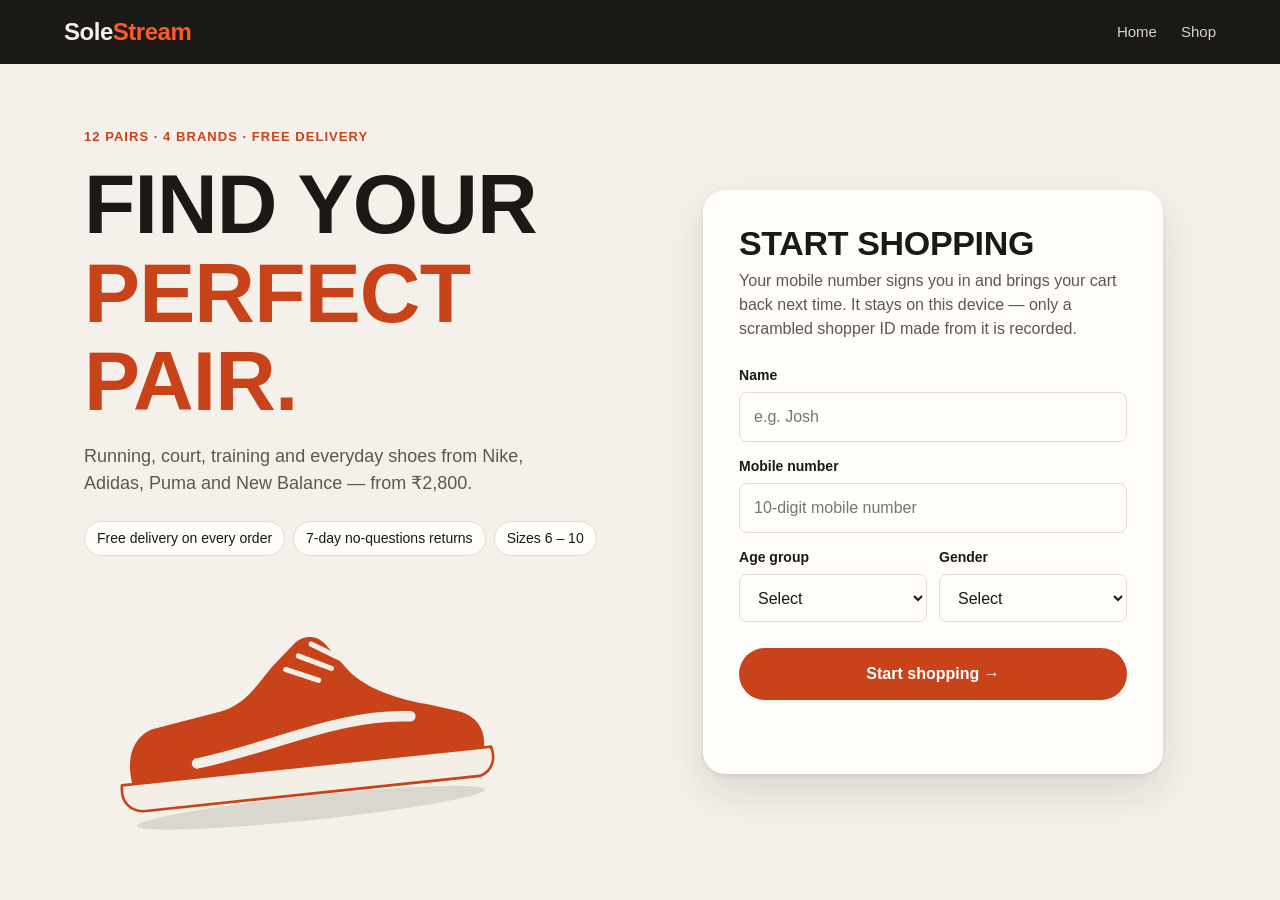
==== commit 5a8e770b: "Fix abandoned_cart: exclude sessions with any purchase type" ====
--- a/index.html
+++ b/index.html
@@ -143,8 +143,9 @@
 
                 <p class="profile-intro">
 
-                    Your customer ID keeps your cart and likes separate from
-                    everyone else's on this device.
+                    Your mobile number signs you in and brings your cart back
+                    next time. It stays on this device — only a scrambled
+                    shopper ID made from it is recorded.
 
                 </p>
 
@@ -168,22 +169,26 @@
                 >
 
 
-                <!-- UNIQUE CUSTOMER ID -->
+                <!-- MOBILE NUMBER
+                     The login. saveProfile() hashes it in the browser; only
+                     the derived 12-char id is stored or sent (as user_id). -->
 
                 <label
                     class="field-label"
-                    for="customerId"
-                >
-
-                    Customer ID
+                    for="mobileNumber"
+                >
+
+                    Mobile number
 
                 </label>
 
                 <input
-                    type="text"
-                    id="customerId"
-                    placeholder="Mobile number or customer ID"
-                    autocomplete="off"
+                    type="tel"
+                    id="mobileNumber"
+                    placeholder="10-digit mobile number"
+                    inputmode="tel"
+                    autocomplete="tel"
+                    maxlength="16"
                 >
 
 
